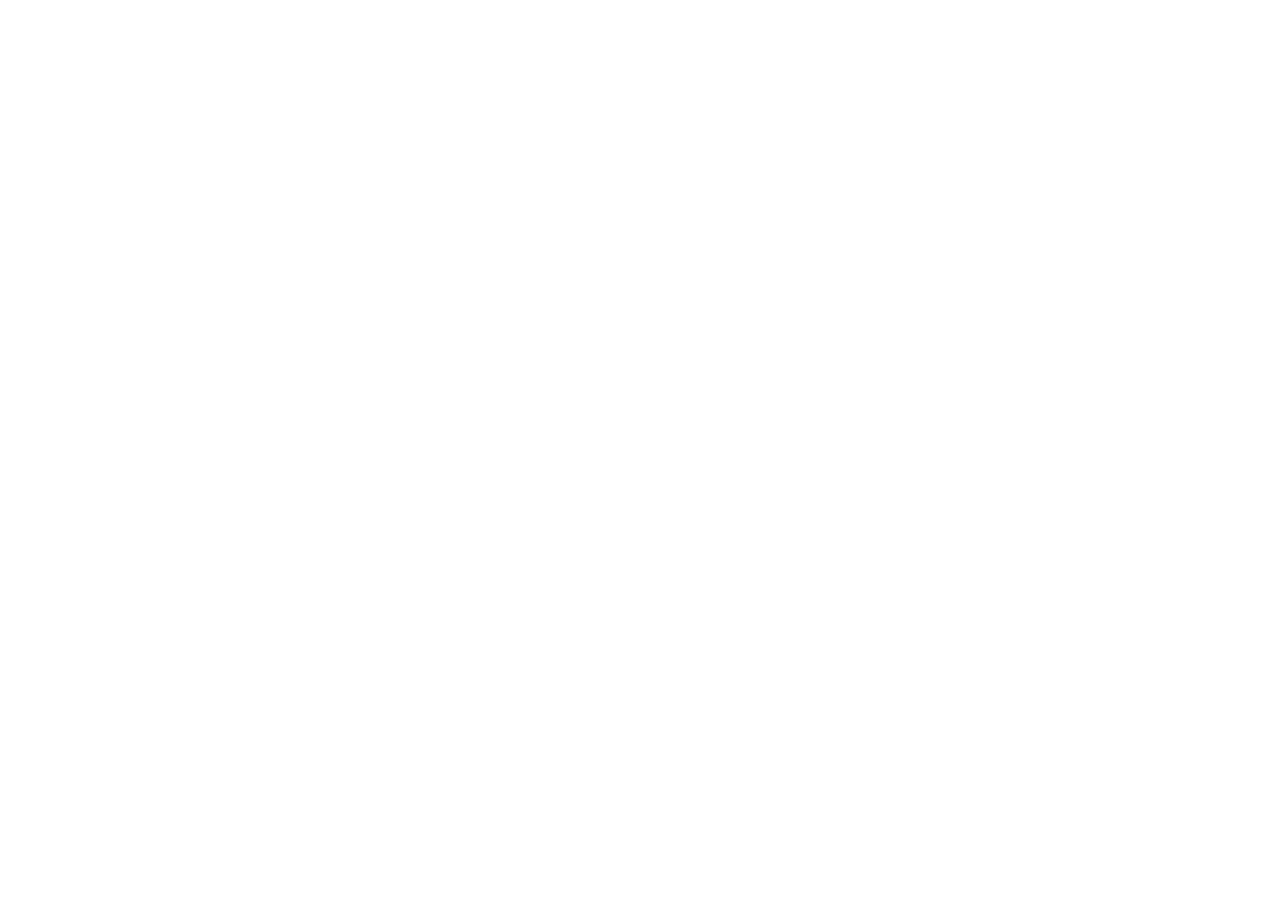
==== index.html @ 25128d85 "Initial commit: Create basic project structure with index.html and README" ====
<!DOCTYPE html>
<html lang="en">
  <head>
    <meta charset="UTF-8" />
    <meta name="viewport" content="width=device-width, initial-scale=1.0" />
    <title>Chanuth Dewhan</title>
  </head>
  <body></body>
</html>
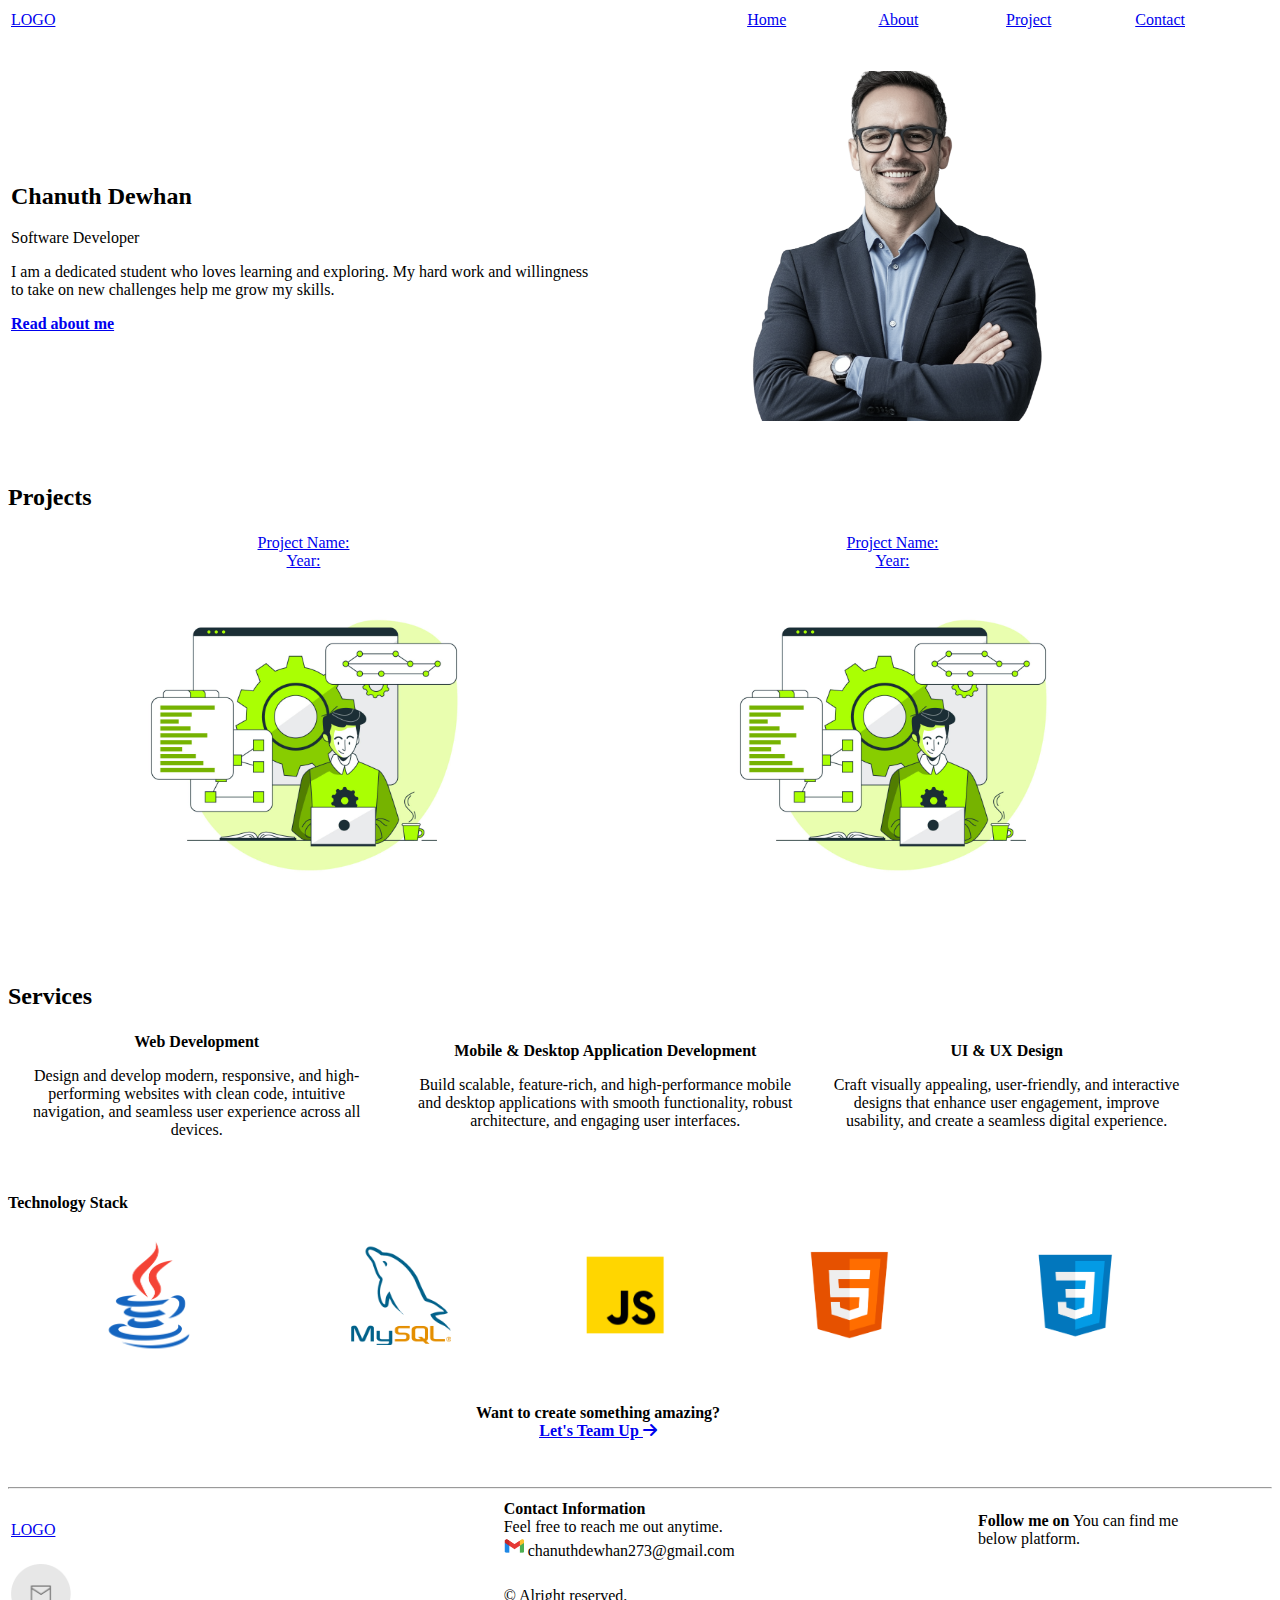
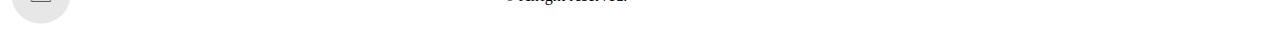
==== commit 2e895ff6: "Build the basic HTML structure for homepage" ====
--- a/index.html
+++ b/index.html
@@ -4,6 +4,271 @@
     <meta charset="UTF-8" />
     <meta name="viewport" content="width=device-width, initial-scale=1.0" />
     <title>Chanuth Dewhan</title>
+    <link
+      rel="stylesheet"
+      href="https://cdnjs.cloudflare.com/ajax/libs/font-awesome/6.7.2/css/all.min.css"
+      integrity="sha512-Evv84Mr4kqVGRNSgIGL/F/aIDqQb7xQ2vcrdIwxfjThSH8CSR7PBEakCr51Ck+w+/U6swU2Im1vVX0SVk9ABhg=="
+      crossorigin="anonymous"
+      referrerpolicy="no-referrer"
+    />
   </head>
-  <body></body>
+  <body>
+    <header>
+      <nav>
+        <table style="width: 1180px">
+          <tr>
+            <td style="width: 590px">
+              <a href="/index.html">LOGO</a>
+            </td>
+
+            <td style="width: 142px; text-align: right"></td>
+
+            <td style="width: 142px; text-align: right">
+              <a href="/index.html">Home</a>
+            </td>
+            <td style="width: 142px; text-align: right">
+              <a href="/about-page.html">About</a>
+            </td>
+            <td style="width: 142px; text-align: right">
+              <a href="#project-section">Project</a>
+            </td>
+            <td style="width: 142px; text-align: right">
+              <a href="/contact-page.html">Contact</a>
+            </td>
+          </tr>
+        </table>
+      </nav>
+    </header>
+    <br /><br />
+
+    <main>
+      <section>
+        <table style="width: 1180px">
+          <tr>
+            <td style="width: 590px">
+              <h2>Chanuth Dewhan</h2>
+
+              Software Developer
+              <br />
+              <p>
+                I am a dedicated student who loves learning and exploring. My
+                hard work and willingness to take on new challenges help me grow
+                my skills.
+              </p>
+
+              <a href="/about-page.html"><b>Read about me</b></a>
+            </td>
+
+            <td style="width: 590px" align="center">
+              <img
+                src="/assests/images/cover-mage.png"
+                alt="Cpver-Image"
+                style="width: 350px; height: 350px; object-fit: cover"
+              />
+            </td>
+          </tr>
+        </table>
+      </section>
+      <br /><br />
+
+      <section id="project-section">
+        <h2>Projects</h2>
+
+        <table style="width: 1180px; text-align: center">
+          <tr>
+            <td>
+              <a href="/projects/project1-page.html">
+                <div>
+                  Project Name:
+                  <br />
+                  Year:
+                  <br />
+                  <img
+                    src="/assests/images/project-demo-Image.jpg"
+                    alt="Project Image"
+                    style="width: 350px; height: 350px; object-fit: cover"
+                  />
+                </div>
+              </a>
+            </td>
+
+            <td>
+              <a href="/projects/project2-page.html">
+                <div>
+                  Project Name:
+                  <br />
+                  Year:
+                  <br />
+                  <img
+                    src="/assests/images/project-demo-Image.jpg"
+                    alt="Project Image"
+                    style="width: 350px; height: 350px; object-fit: cover"
+                  />
+                </div>
+              </a>
+            </td>
+          </tr>
+        </table>
+      </section>
+      <br /><br />
+
+      <section>
+        <h2>Services</h2>
+
+        <table style="width: 1180px; text-align: center">
+          <tr>
+            <td style="padding-right: 32px">
+              <div>
+                <b>Web Development</b>
+                <br />
+                <p>
+                  Design and develop modern, responsive, and high-performing
+                  websites with clean code, intuitive navigation, and seamless
+                  user experience across all devices.
+                </p>
+              </div>
+            </td>
+
+            <td style="padding-right: 32px">
+              <div>
+                <b>Mobile & Desktop Application Development</b>
+                <br />
+
+                <p>
+                  Build scalable, feature-rich, and high-performance mobile and
+                  desktop applications with smooth functionality, robust
+                  architecture, and engaging user interfaces.
+                </p>
+              </div>
+            </td>
+
+            <td>
+              <div>
+                <b>UI & UX Design</b>
+                <br />
+
+                <p>
+                  Craft visually appealing, user-friendly, and interactive
+                  designs that enhance user engagement, improve usability, and
+                  create a seamless digital experience.
+                </p>
+              </div>
+            </td>
+          </tr>
+        </table>
+      </section>
+      <br /><br />
+
+      <section>
+        <b>Technology Stack</b>
+        <br /><br />
+
+        <div>
+          <table style="width: 1180px; text-align: center">
+            <tr>
+              <td>
+                <img
+                  src="/assests/images/icon-java.png"
+                  alt="Java"
+                  style="width: 125px; height: 125px; object-fit: cover"
+                />
+              </td>
+
+              <td>
+                <img
+                  src="/assests/images/icon-mysql.png"
+                  alt="MySQL"
+                  style="width: 100px; height: 100px; object-fit: cover"
+                />
+              </td>
+
+              <td>
+                <img
+                  src="/assests/images/icon-js.png"
+                  alt="Javascript"
+                  style="width: 100px; height: 100px; object-fit: cover"
+                />
+              </td>
+              <td>
+                <img
+                  src="/assests/images/icon-html.png"
+                  alt="html"
+                  style="width: 100px; height: 100px; object-fit: cover"
+                />
+              </td>
+
+              <td>
+                <img
+                  src="/assests/images/icon-css.png"
+                  alt="css"
+                  style="width: 100px; height: 100px; object-fit: cover"
+                />
+              </td>
+            </tr>
+          </table>
+        </div>
+      </section>
+      <br /><br />
+
+      <section>
+        <table style="width: 1180px; text-align: center">
+          <tr>
+            <td>
+              <b>Want to create something amazing?</b>
+              <br />
+              <a href="contact-page.html"
+                ><u
+                  ><b>Let's Team Up</b> <i class="fa-solid fa-arrow-right"></i>
+                </u>
+              </a>
+            </td>
+          </tr>
+        </table>
+      </section>
+    </main>
+    <br /><br />
+    <hr />
+    <footer>
+      <table style="width: 1180px">
+        <tr>
+          <td style="width: 700px"><a href="index.html">LOGO</a></td>
+          <td style="width: 600px">
+            <div>
+              <b>Contact Information</b>
+              <br />
+              Feel free to reach me out anytime.
+              <br />
+              <img
+                src="/assests/images/icon-email.png"
+                alt="email: "
+                style="width: 20px; height: 20px"
+              />
+              chanuthdewhan273@gmail.com
+            </div>
+          </td>
+          <td style="width: 280px">
+            <div>
+              <b>Follow me on</b>
+              You can find me below platform.
+            </div>
+          </td>
+        </tr>
+
+        <tr>
+          <td style="width: 700px">
+            <a href="/contact-page.html">
+              <div>
+                <img
+                  src="/assests/images/contact.png"
+                  alt="contact"
+                  style="width: 60px; height: 60px"
+                />
+              </div>
+            </a>
+          </td>
+          <td><p>&copy; Alright reserved.</p></td>
+        </tr>
+      </table>
+    </footer>
+  </body>
 </html>
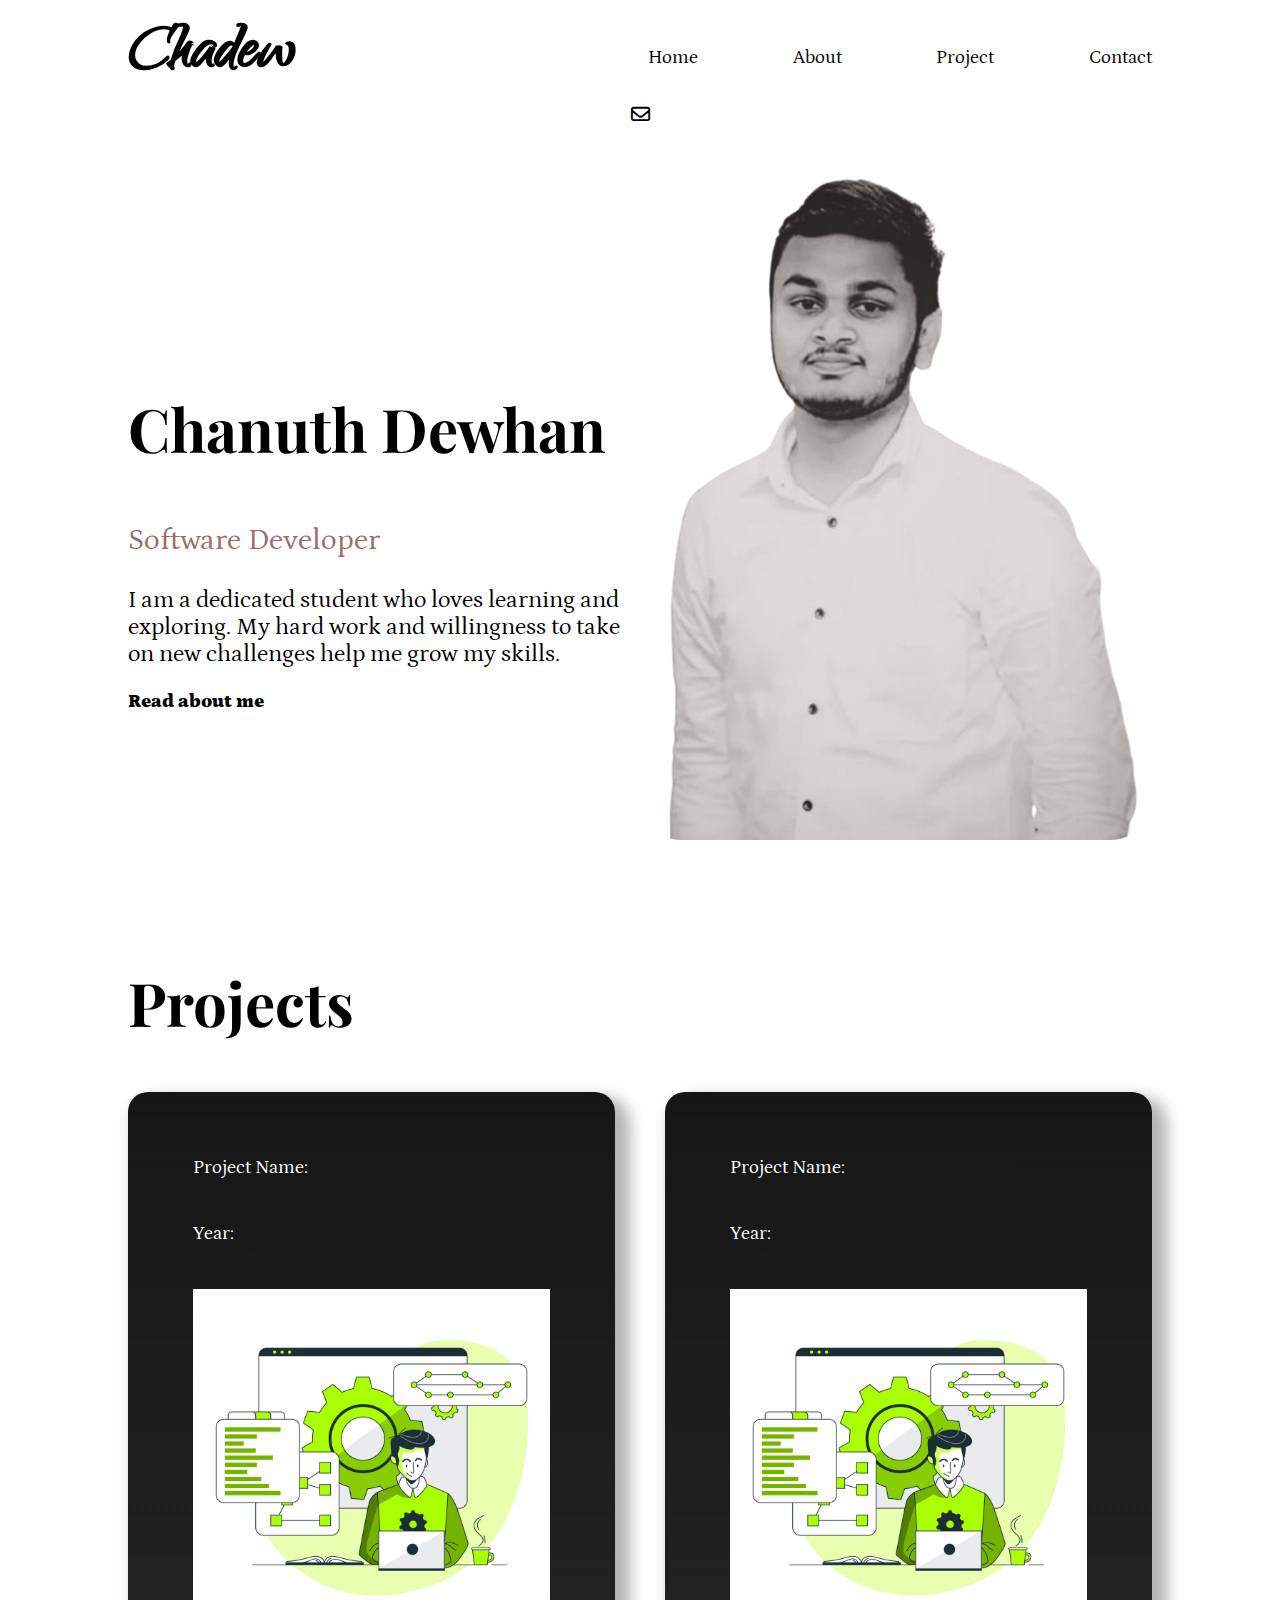
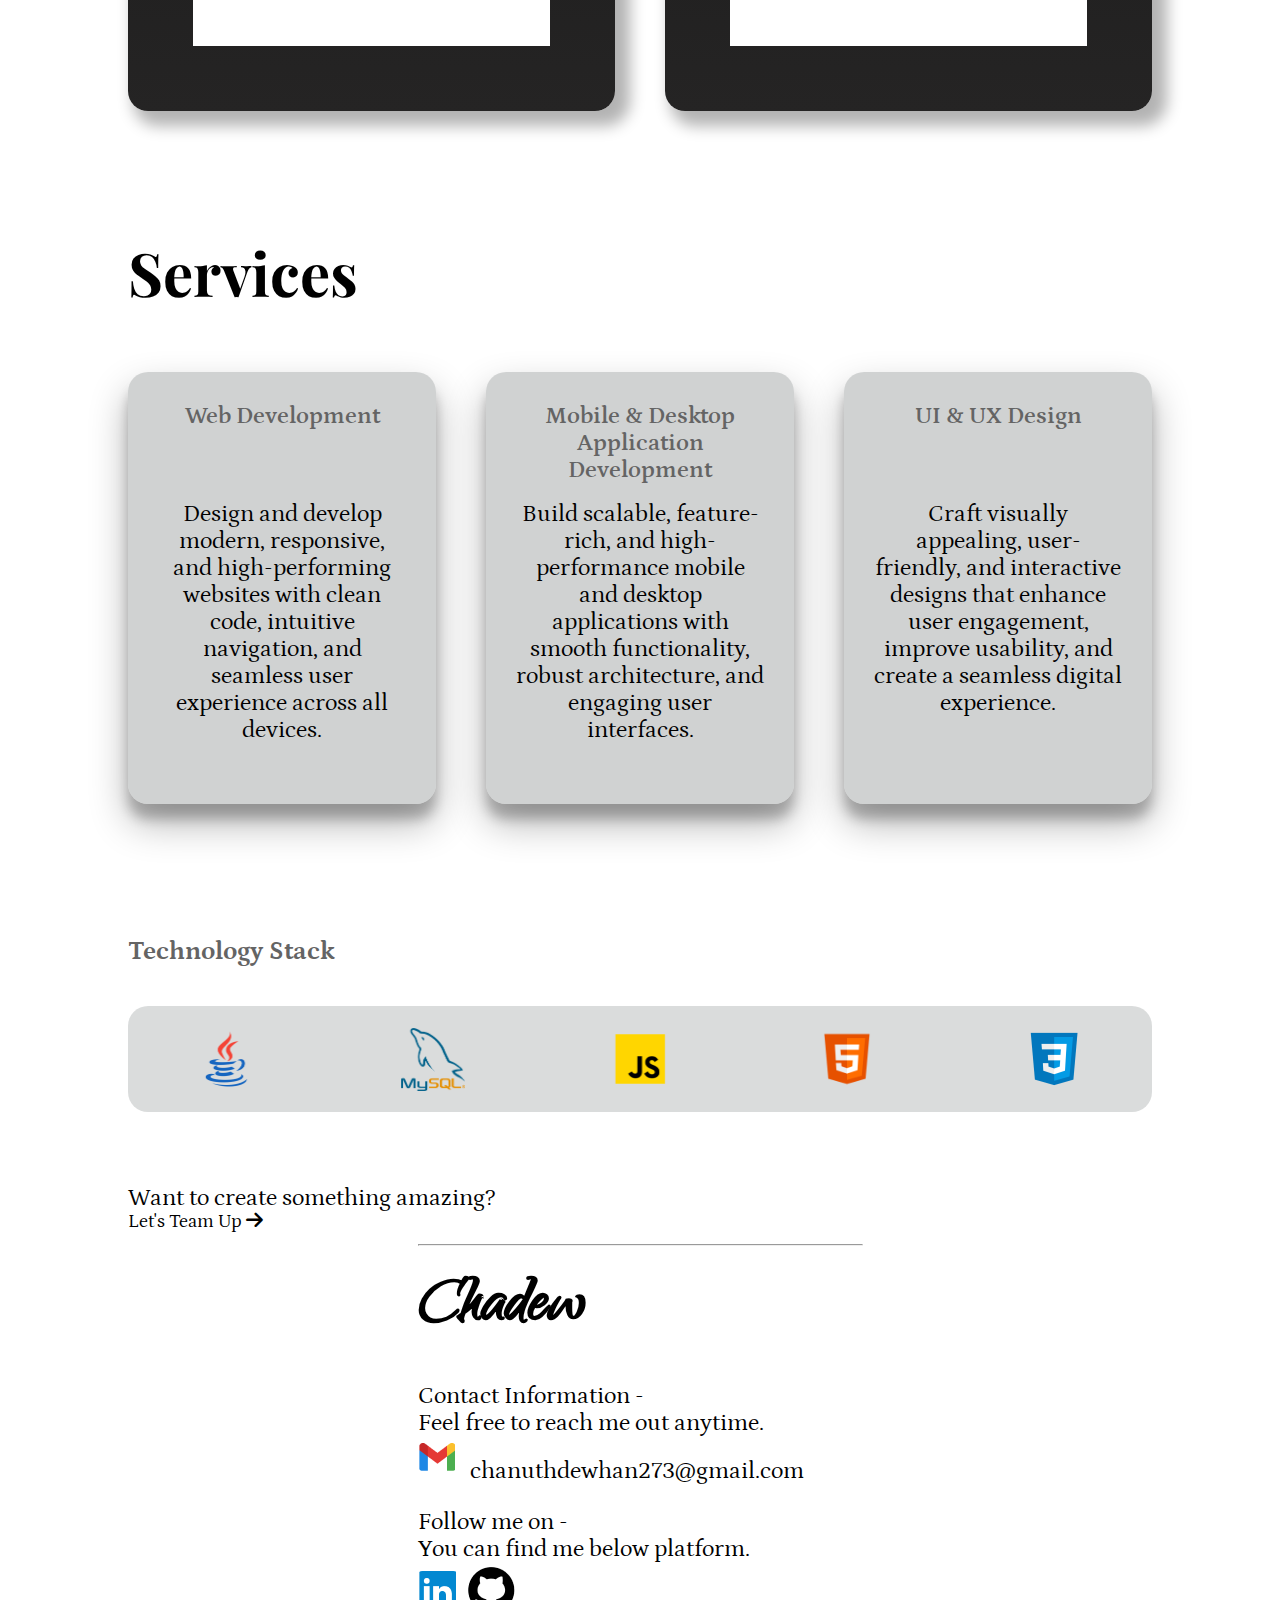
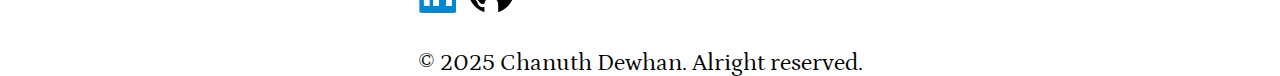
==== commit 1081e8e6: "Index-Page Step 02: Add CSS styles to index-page." ====
--- a/index.html
+++ b/index.html
@@ -11,264 +11,173 @@
       crossorigin="anonymous"
       referrerpolicy="no-referrer"
     />
+
+    <link rel="preconnect" href="https://fonts.googleapis.com" />
+    <link rel="preconnect" href="https://fonts.gstatic.com" crossorigin />
+    <link
+      href="https://fonts.googleapis.com/css2?family=Petrona:ital,wght@0,100..900;1,100..900&family=Playfair+Display:ital,wght@0,400..900;1,400..900&family=Qwigley&display=swap"
+      rel="stylesheet"
+    />
+
+    <link rel="stylesheet" href="/styles/index.css" />
+    <link rel="stylesheet" href="/styles/style.css" />
   </head>
   <body>
     <header>
+      <a href="/index.html" class="logo">Chadew</a>
       <nav>
-        <table style="width: 1180px">
-          <tr>
-            <td style="width: 590px">
-              <a href="/index.html">LOGO</a>
-            </td>
-
-            <td style="width: 142px; text-align: right"></td>
-
-            <td style="width: 142px; text-align: right">
-              <a href="/index.html">Home</a>
-            </td>
-            <td style="width: 142px; text-align: right">
-              <a href="/about-page.html">About</a>
-            </td>
-            <td style="width: 142px; text-align: right">
-              <a href="#project-section">Project</a>
-            </td>
-            <td style="width: 142px; text-align: right">
-              <a href="/contact-page.html">Contact</a>
-            </td>
-          </tr>
-        </table>
+        <ul id="nav-links">
+          <li><a href="/index.html">Home</a></li>
+          <li><a href="/about-page.html">About</a></li>
+          <li><a href="#project-section">Project</a></li>
+          <li><a href="/contact-page.html">Contact</a></li>
+        </ul>
       </nav>
     </header>
-    <br /><br />
+    <a href="/contact-page.html" id="contact-link">
+      <i class="fa-regular fa-envelope"></i>
+    </a>
+    <main>
+      <section id="hero-section">
+        <div>
+          <h2>Chanuth Dewhan</h2>
+          <p class="role">Software Developer</p>
+          <p>
+            I am a dedicated student who loves learning and exploring. My hard
+            work and willingness to take on new challenges help me grow my
+            skills.
+          </p>
+          <a href="/about-page.html"><b>Read about me</b></a>
+        </div>
 
-    <main>
-      <section>
-        <table style="width: 1180px">
-          <tr>
-            <td style="width: 590px">
-              <h2>Chanuth Dewhan</h2>
-
-              Software Developer
-              <br />
-              <p>
-                I am a dedicated student who loves learning and exploring. My
-                hard work and willingness to take on new challenges help me grow
-                my skills.
-              </p>
-
-              <a href="/about-page.html"><b>Read about me</b></a>
-            </td>
-
-            <td style="width: 590px" align="center">
-              <img
-                src="/assests/images/cover-mage.png"
-                alt="Cpver-Image"
-                style="width: 350px; height: 350px; object-fit: cover"
-              />
-            </td>
-          </tr>
-        </table>
+        <span
+          ><img src="/assests/images/Cover-Img.png" alt="Cpver-Image"
+        /></span>
       </section>
-      <br /><br />
 
       <section id="project-section">
         <h2>Projects</h2>
 
-        <table style="width: 1180px; text-align: center">
-          <tr>
-            <td>
-              <a href="/projects/project1-page.html">
-                <div>
-                  Project Name:
-                  <br />
-                  Year:
-                  <br />
-                  <img
-                    src="/assests/images/project-demo-Image.jpg"
-                    alt="Project Image"
-                    style="width: 350px; height: 350px; object-fit: cover"
-                  />
-                </div>
-              </a>
-            </td>
+        <div class="container">
+          <a class="project" href="/project-pages/project-01-page.html">
+            <div>
+              <span>Project Name:</span>
+              <span>Year:</span>
+              <img
+                src="/assests/images/project-demo-Image.jpg"
+                alt="Project Image"
+              />
+            </div>
+          </a>
 
-            <td>
-              <a href="/projects/project2-page.html">
-                <div>
-                  Project Name:
-                  <br />
-                  Year:
-                  <br />
-                  <img
-                    src="/assests/images/project-demo-Image.jpg"
-                    alt="Project Image"
-                    style="width: 350px; height: 350px; object-fit: cover"
-                  />
-                </div>
-              </a>
-            </td>
-          </tr>
-        </table>
+          <a class="project" href="/project-pages/project-02-page.html">
+            <div>
+              <span>Project Name:</span>
+              <span>Year:</span>
+              <img
+                src="/assests/images/project-demo-Image.jpg"
+                alt="Project Image"
+              />
+            </div>
+          </a>
+        </div>
       </section>
-      <br /><br />
 
-      <section>
+      <section id="sevice-section">
         <h2>Services</h2>
 
-        <table style="width: 1180px; text-align: center">
-          <tr>
-            <td style="padding-right: 32px">
-              <div>
-                <b>Web Development</b>
-                <br />
-                <p>
-                  Design and develop modern, responsive, and high-performing
-                  websites with clean code, intuitive navigation, and seamless
-                  user experience across all devices.
-                </p>
-              </div>
-            </td>
+        <div class="container">
+          <div class="service-item">
+            <span>Web Development</span>
+            <p>
+              Design and develop modern, responsive, and high-performing
+              websites with clean code, intuitive navigation, and seamless user
+              experience across all devices.
+            </p>
+          </div>
 
-            <td style="padding-right: 32px">
-              <div>
-                <b>Mobile & Desktop Application Development</b>
-                <br />
+          <div class="service-item">
+            <span>Mobile & Desktop Application Development</span>
+            <p>
+              Build scalable, feature-rich, and high-performance mobile and
+              desktop applications with smooth functionality, robust
+              architecture, and engaging user interfaces.
+            </p>
+          </div>
 
-                <p>
-                  Build scalable, feature-rich, and high-performance mobile and
-                  desktop applications with smooth functionality, robust
-                  architecture, and engaging user interfaces.
-                </p>
-              </div>
-            </td>
-
-            <td>
-              <div>
-                <b>UI & UX Design</b>
-                <br />
-
-                <p>
-                  Craft visually appealing, user-friendly, and interactive
-                  designs that enhance user engagement, improve usability, and
-                  create a seamless digital experience.
-                </p>
-              </div>
-            </td>
-          </tr>
-        </table>
-      </section>
-      <br /><br />
-
-      <section>
-        <b>Technology Stack</b>
-        <br /><br />
-
-        <div>
-          <table style="width: 1180px; text-align: center">
-            <tr>
-              <td>
-                <img
-                  src="/assests/images/icon-java.png"
-                  alt="Java"
-                  style="width: 125px; height: 125px; object-fit: cover"
-                />
-              </td>
-
-              <td>
-                <img
-                  src="/assests/images/icon-mysql.png"
-                  alt="MySQL"
-                  style="width: 100px; height: 100px; object-fit: cover"
-                />
-              </td>
-
-              <td>
-                <img
-                  src="/assests/images/icon-js.png"
-                  alt="Javascript"
-                  style="width: 100px; height: 100px; object-fit: cover"
-                />
-              </td>
-              <td>
-                <img
-                  src="/assests/images/icon-html.png"
-                  alt="html"
-                  style="width: 100px; height: 100px; object-fit: cover"
-                />
-              </td>
-
-              <td>
-                <img
-                  src="/assests/images/icon-css.png"
-                  alt="css"
-                  style="width: 100px; height: 100px; object-fit: cover"
-                />
-              </td>
-            </tr>
-          </table>
+          <div class="service-item">
+            <span>UI & UX Design</span>
+            <p>
+              Craft visually appealing, user-friendly, and interactive designs
+              that enhance user engagement, improve usability, and create a
+              seamless digital experience.
+            </p>
+          </div>
         </div>
       </section>
-      <br /><br />
 
-      <section>
-        <table style="width: 1180px; text-align: center">
-          <tr>
-            <td>
-              <b>Want to create something amazing?</b>
-              <br />
-              <a href="contact-page.html"
-                ><u
-                  ><b>Let's Team Up</b> <i class="fa-solid fa-arrow-right"></i>
-                </u>
-              </a>
-            </td>
-          </tr>
-        </table>
+      <section id="technology-section">
+        <span>Technology Stack</span>
+        <div>
+          <img src="/assests/images/icon-java.png" alt="Java" />
+          <img src="/assests/images/icon-mysql.png" alt="MySQL" />
+          <img src="/assests/images/icon-js.png" alt="Javascript" />
+          <img src="/assests/images/icon-html.png" alt="html" />
+          <img src="/assests/images/icon-css.png" alt="css" />
+        </div>
+      </section>
+
+      <section id="navigate-section">
+        <span>Want to create something amazing?</span>
+        <a href="contact-page.html"
+          >Let's Team Up <i class="fa-solid fa-arrow-right"></i>
+        </a>
       </section>
     </main>
-    <br /><br />
-    <hr />
+
     <footer>
-      <table style="width: 1180px">
-        <tr>
-          <td style="width: 700px"><a href="index.html">LOGO</a></td>
-          <td style="width: 600px">
-            <div>
-              <b>Contact Information</b>
-              <br />
-              Feel free to reach me out anytime.
-              <br />
+      <hr />
+
+      <div>
+        <a href="index.html" class="logo">Chadew</a>
+
+        <ul>
+          <li>Contact Information -</li>
+          <li>Feel free to reach me out anytime.</li>
+          <li>
+            <span class="profiles">
               <img
                 src="/assests/images/icon-email.png"
-                alt="email: "
-                style="width: 20px; height: 20px"
+                alt="email-icon "
+                class="footer-icon"
+                style="margin-right: 10px"
               />
-              chanuthdewhan273@gmail.com
-            </div>
-          </td>
-          <td style="width: 280px">
-            <div>
-              <b>Follow me on</b>
-              You can find me below platform.
-            </div>
-          </td>
-        </tr>
+              chanuthdewhan273@gmail.com</span
+            >
+          </li>
+        </ul>
 
-        <tr>
-          <td style="width: 700px">
-            <a href="/contact-page.html">
-              <div>
-                <img
-                  src="/assests/images/contact.png"
-                  alt="contact"
-                  style="width: 60px; height: 60px"
-                />
-              </div>
-            </a>
-          </td>
-          <td><p>&copy; Alright reserved.</p></td>
-        </tr>
-      </table>
+        <ul>
+          <li>Follow me on -</li>
+          <li>You can find me below platform.</li>
+          <li>
+            <span
+              ><img
+                src="/assests/images/icon-linkedin.png"
+                alt="linkedin-icon"
+                class="footer-icon" />
+              <img
+                src="/assests/images/icon-github.png"
+                alt="github-icon"
+                class="footer-icon"
+            /></span>
+          </li>
+        </ul>
+      </div>
+
+      <span id="copyright-notice"
+        >&copy; 2025 Chanuth Dewhan. Alright reserved.</span
+      >
     </footer>
   </body>
 </html>
--- a/styles/index.css
+++ b/styles/index.css
@@ -0,0 +1,367 @@
+body {
+  margin: 0;
+  overflow-x: hidden;
+  /* background-color: rgb(238, 231, 219); */
+  font-family: "Petrona", serif;
+  font-size: clamp(18px, 3vw, 24px);
+
+  display: flex;
+  flex-direction: column;
+  align-items: center;
+  justify-content: center;
+}
+
+main {
+  width: 80vw;
+  display: flex;
+  flex-direction: column;
+  align-items: center;
+  justify-content: center;
+}
+
+header {
+  padding-top: 5px;
+  width: 80vw;
+  margin: 0 10vw;
+  display: flex;
+  align-items: center;
+  justify-content: space-between;
+}
+
+h2 {
+  font-family: "Playfair Display", serif;
+  font-size: clamp(30px, 5vw, 60px);
+  white-space: nowrap;
+}
+
+a {
+  color: black;
+  text-decoration: none;
+  font-size: 1.2rem;
+  transition: font-weight 0.3s ease-in-out, transform 1s ease-in-out 1s;
+}
+
+ul {
+  list-style-type: none;
+  padding: 0;
+}
+
+.logo {
+  font-family: "Qwigley", cursive;
+  font-weight: bold;
+  font-size: 5rem;
+  transition: opacity 1s ease-in-out;
+}
+
+.logo:hover {
+  opacity: 0.5;
+}
+
+nav ul li {
+  margin-left: clamp(30px, 7vw, 120px);
+  display: inline;
+  font-family: "Petrona", serif;
+}
+
+.container {
+  width: 100%;
+  height: 90%;
+  display: grid;
+  column-gap: clamp(30px, 5vw, 50px);
+}
+
+#nav-links a:hover {
+  font-weight: bold;
+  transform: scale(1.5);
+}
+
+#hero-section {
+  display: flex;
+  align-items: flex-end;
+  justify-content: center;
+  width: 100%;
+  /* height: clamp(720px, 90vh, 900px); */
+  /* border: 1px solid black; */
+}
+
+#hero-section div {
+  width: 50%;
+  display: flex;
+  flex-direction: column;
+  align-items: flex-start;
+  justify-content: baseline;
+  margin-bottom: clamp(0px, 10vw, 200px);
+}
+
+.role {
+  color: rgb(161, 105, 105); /* Sets the text color to a dark red */
+  font-size: clamp(20px, 3vw, 30px);
+  margin: 5px 0; /* Responsive font size */
+}
+
+#hero-section div a {
+  font-weight: bold;
+  position: relative;
+  text-decoration: none;
+  transition: color ease-in-out 0.3s;
+}
+
+#hero-section div a::after {
+  content: "";
+  position: absolute;
+  left: 0;
+  bottom: -3px;
+  width: 100%;
+  height: 2px;
+  background-color: currentColor;
+  transform: scaleX(0);
+  transition: transform ease-in-out 0.3s;
+}
+
+#hero-section div a:hover::after {
+  transform: scaleX(1);
+}
+
+#hero-section span {
+  width: 50%;
+  height: 100%;
+  display: flex;
+  align-items: center;
+  justify-content: center;
+  object-fit: fill;
+}
+
+#hero-section img {
+  width: 100%;
+  height: auto;
+  max-width: 600px;
+}
+
+section:not(#hero-section) {
+  width: 100%;
+  margin-top: clamp(72px, 5vw, 145px);
+  display: flex;
+  flex-direction: column;
+  /* height: calc(100vh - margin-top); */
+}
+
+#project-section {
+  align-items: flex-start;
+  justify-content: center;
+}
+
+#project-section .container {
+  grid-template-columns: repeat(2, 1fr);
+  column-gap: clamp(30px, 5vw, 50px);
+}
+
+.project {
+  background: linear-gradient(to bottom, rgb(22, 22, 22), rgb(37, 36, 36));
+  color: white;
+  border-radius: 20px;
+  box-shadow: 10px 10px 15px 5px rgba(0, 0, 0, 0.3);
+  padding: 20px;
+  gap: 20px;
+  transition: background-color 2s ease-in-out 0.5s;
+
+  display: flex;
+  flex-direction: column;
+  justify-content: center;
+  align-items: center;
+}
+
+.project > div {
+  margin: clamp(10px, 5vh, 60px);
+  display: flex;
+  flex-direction: column;
+  justify-content: center;
+  align-items: flex-start;
+}
+
+.project img {
+  width: 100%;
+}
+
+.project > div > span {
+  margin-bottom: clamp(10px, 5vh, 60px);
+}
+
+#sevice-section .container {
+  grid-template-columns: repeat(3, 1fr);
+  column-gap: clamp(30px, 5vw, 50px);
+}
+
+.service-item {
+  background-color: rgba(162, 167, 167, 0.51);
+  border-radius: 20px;
+  padding: clamp(10px, 5vh, 30px);
+  text-align: center;
+  box-shadow: rgba(0, 0, 0, 0.3) 0px 19px 38px,
+    rgba(0, 0, 0, 0.22) 0px 15px 12px;
+
+  margin-top: 10px;
+  display: grid;
+  grid-template-rows: 20% 80%;
+}
+
+.service-item > span {
+  color: #646464;
+  font-weight: 600;
+}
+
+#technology-section span {
+  color: #646464;
+  font-weight: bolder;
+  font-size: 1.1em;
+  margin: clamp(30px, 5vw, 60px) 0 clamp(20px, 5vw, 40px);
+}
+
+#technology-section div {
+  background-color: rgba(162, 167, 167, 0.4);
+  border-radius: 20px;
+  padding: 20px;
+  display: grid;
+  grid-template-columns: repeat(5, 1fr);
+  column-gap: clamp(30px, 5vw, 50px);
+  place-items: center;
+}
+
+#technology-section img {
+  width: clamp(60px, 5vw, 120px);
+}
+
+@media screen and (max-width: 768px) {
+  #hero-section {
+    flex-direction: column-reverse;
+  }
+
+  #hero-section div {
+    width: 100%;
+  }
+
+  #hero-section span {
+    width: 100%;
+  }
+}
+
+/* #navigate-section {
+  align-items: center;
+  justify-content: center;
+  margin: clamp(30px, 5vw, 60px) 0 clamp(20px, 5vw, 40px);
+}
+
+#navigate-section span {
+  color: #646464;
+  font-weight: bolder;
+  margin: clamp(30px, 5vw, 60px) 0 5px;
+}
+
+#navigate-section a {
+  font-family: "Playfair Display", serif;
+  font-size: clamp(30px, 5vw, 60px);
+  white-space: nowrap;
+  font-weight: bold;
+  text-shadow: 4px 4px 8px rgba(0, 0, 0, 0.2);
+  transition: color ease-in-out 0.3s;
+
+  position: relative;
+  text-decoration: none;
+
+  transition: text-shadow ease-in-out 0.5s;
+}
+
+#navigate-section a::after {
+  content: "";
+  position: absolute;
+  left: 0;
+  bottom: -3px;
+  width: 100%;
+  height: 4px;
+  background-color: currentColor;
+  transform: scaleX(0);
+  transition: transform ease-in-out 0.5s;
+}
+
+#navigate-section a:hover::after {
+  transform: scaleX(1);
+  text-shadow: 4px 4px 8px rgba(0, 0, 0, 0.5);
+}
+
+#navigate-section a:hover {
+  text-shadow: 4px 4px 8px rgba(0, 0, 0, 0.7);
+}
+
+footer {
+  margin: clamp(72px, 5vw, 145px) 0 clamp(30px, 5vw, 80px);
+  width: 80vw;
+  display: flex;
+  flex-direction: column;
+  align-items: center;
+}
+
+footer hr {
+  width: 100%;
+}
+
+footer > div {
+  margin-top: clamp(30px, 5vw, 60px);
+  display: flex;
+  width: 100%;
+  justify-content: space-between;
+}
+
+#copyright-notice {
+  font-size: clamp(8px, 3vw, 15px);
+  text-align: center;
+  position: relative;
+  bottom: 0;
+}
+
+.footer-icon {
+  height: clamp(15px, 3vw, 20px);
+}
+
+.profiles {
+  display: flex;
+  justify-content: center;
+  align-items: center;
+}
+
+footer ul li {
+  font-size: clamp(12px, 3vw, 18px);
+  margin-bottom: 7px;
+}
+
+footer ul li:first-child {
+  font-weight: bold;
+}
+
+footer div div:first-child {
+  display: flex;
+  flex-direction: column;
+}
+
+#contact-link {
+  width: clamp(30px, 5vw, 60px);
+  height: clamp(30px, 5vw, 60px);
+  border-radius: 50%;
+  background-color: bisque;
+
+  position: fixed;
+  left: 5%;
+  top: 90%;
+  transform: translate(-50%, -50%);
+
+  transition: scale ease-in-out 0.3s;
+}
+
+#contact-link i {
+  position: relative;
+  left: 50%;
+  top: 50%;
+  transform: translate(-50%, -50%);
+}
+
+#contact-link:hover {
+  scale: 1.1;
+} */
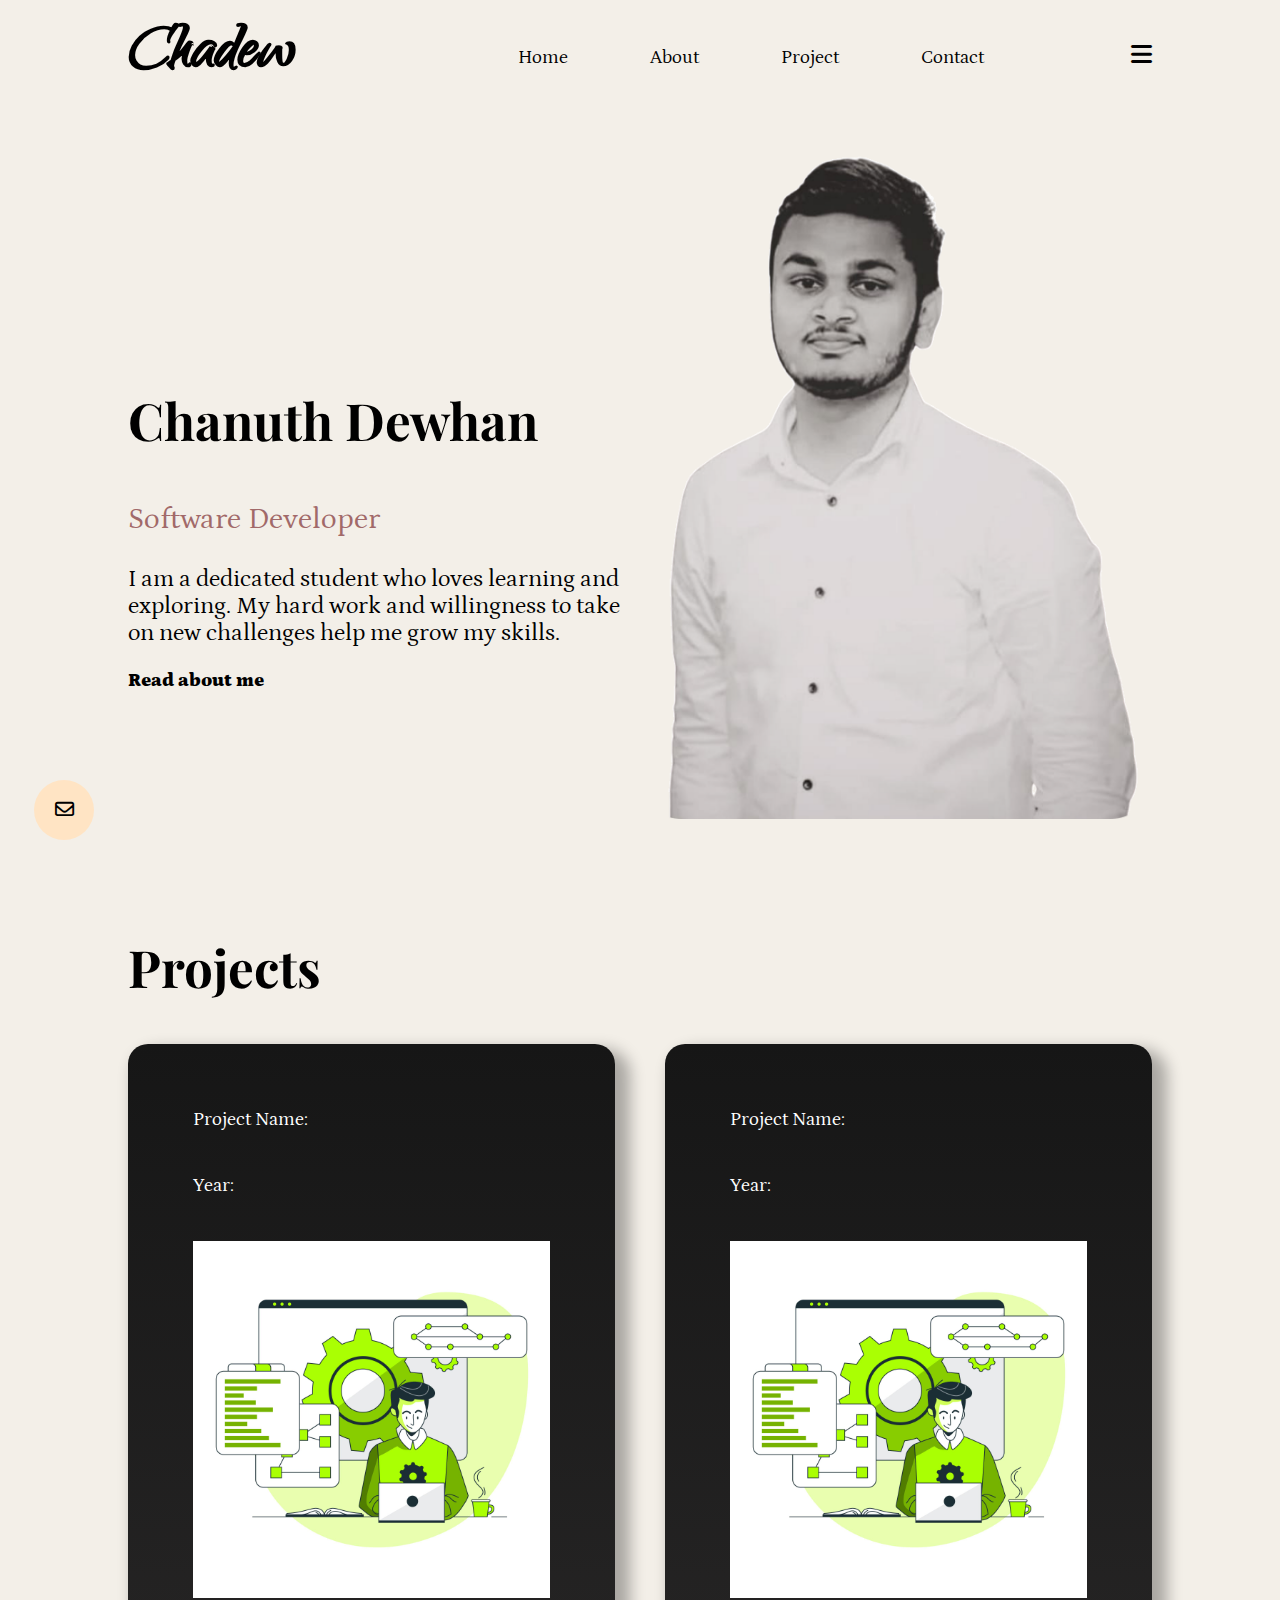
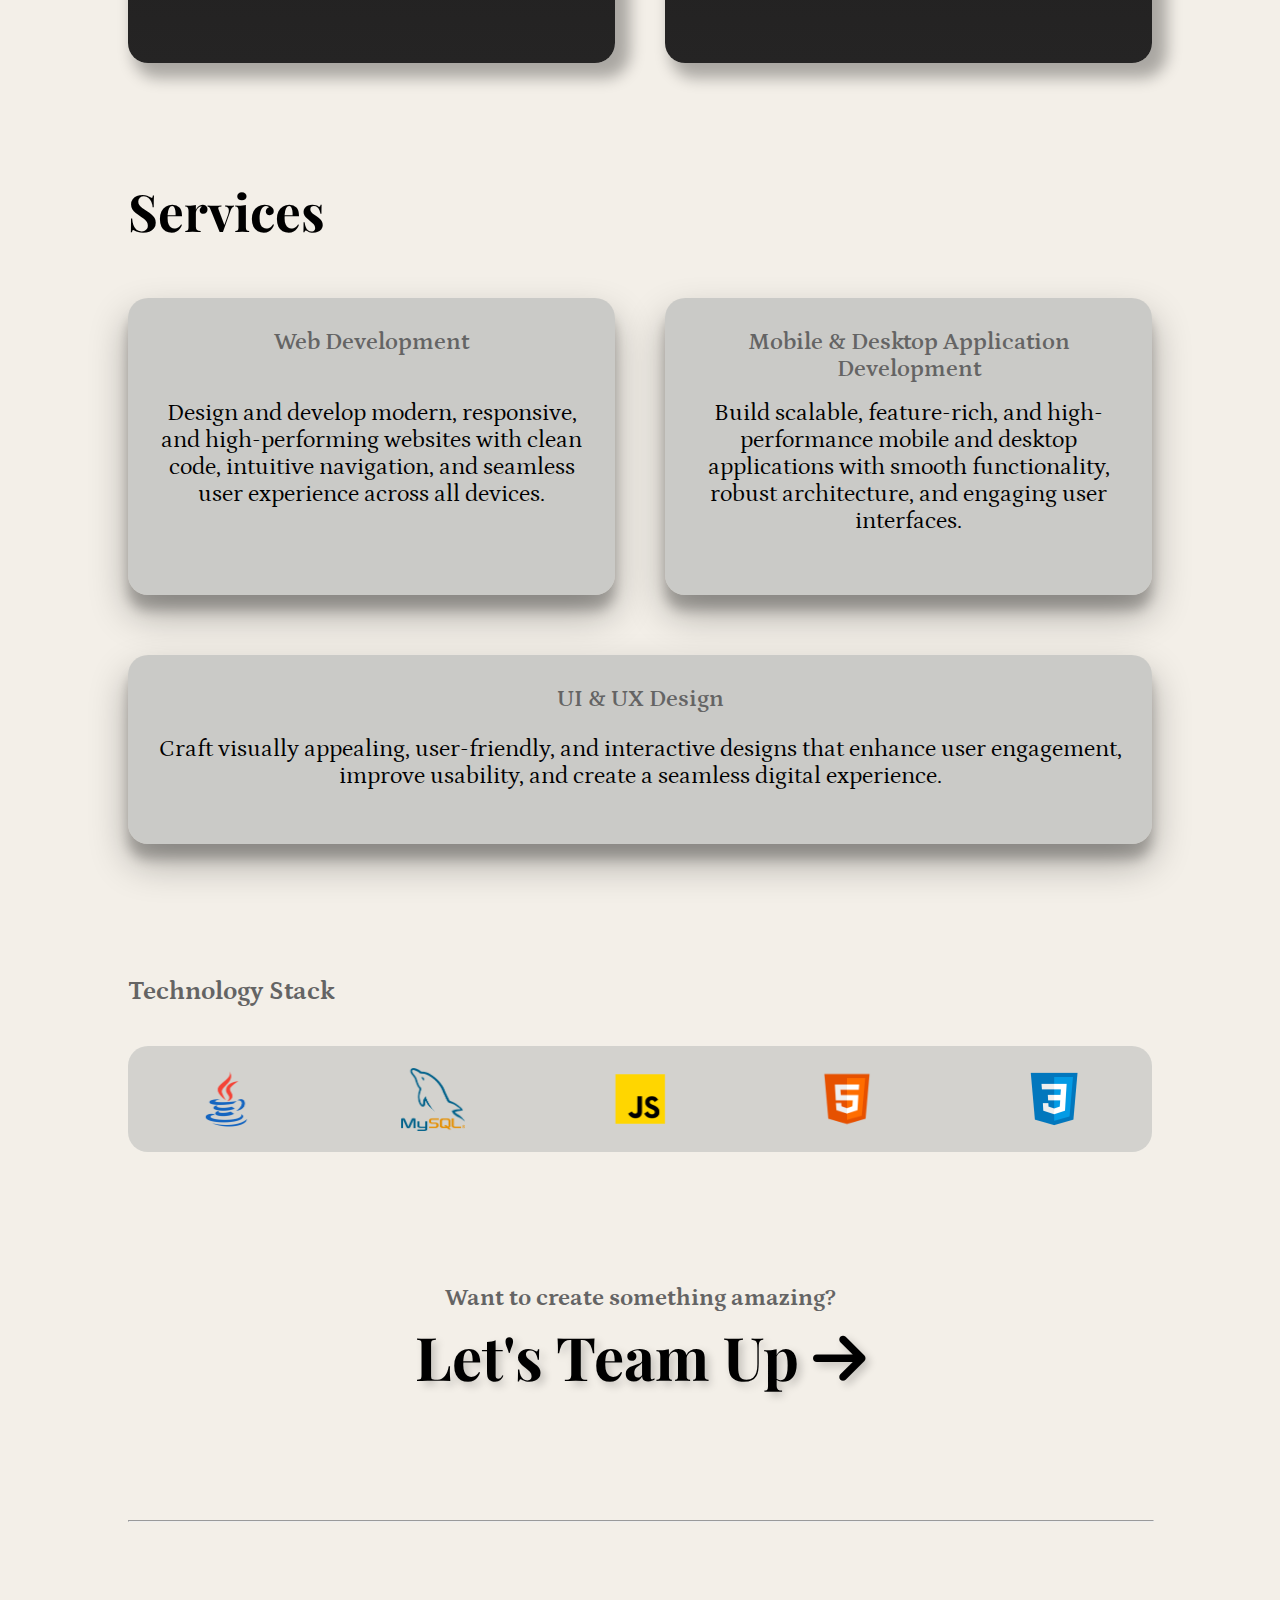
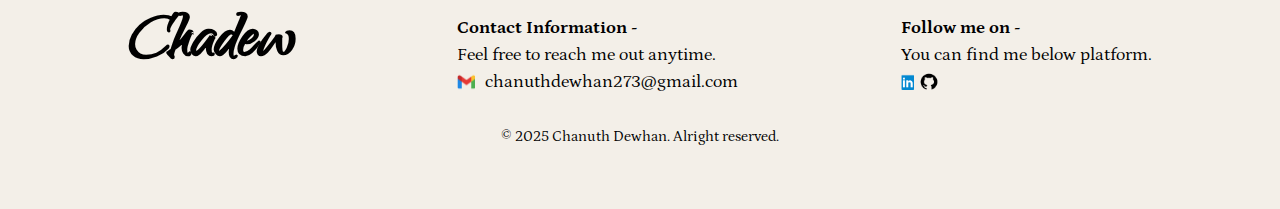
==== commit e142ab2b: "Index-Page Step 03: Implement responsive design for index-page to enhance usability" ====
--- a/index.html
+++ b/index.html
@@ -33,6 +33,20 @@
           <li><a href="/contact-page.html">Contact</a></li>
         </ul>
       </nav>
+
+      <span id="burger-icon">
+        <i class="fa-solid fa-bars"></i>
+      </span>
+
+      <!-- <nav id="menu-panel">
+        <button type="submit" id="close-btn">
+          <i class="fa-solid fa-xmark"></i>
+        </button>
+        <a href="">Home</a>
+        <a href="">About</a>
+        <a href="">Service</a>
+        <a href="">Contact Us</a>
+      </nav> -->
     </header>
     <a href="/contact-page.html" id="contact-link">
       <i class="fa-regular fa-envelope"></i>
--- a/styles/index.css
+++ b/styles/index.css
@@ -230,7 +230,19 @@
   width: clamp(60px, 5vw, 120px);
 }
 
-@media screen and (max-width: 768px) {
+@media screen and (max-width: 1350px) {
+  #sevice-section .container {
+    grid-template-columns: repeat(2, 1fr);
+    row-gap: clamp(30px, 5vw, 50px);
+  }
+
+  #sevice-section .container div:last-child {
+    grid-column: 1 / 3;
+    justify-self: center;
+  }
+}
+
+@media screen and (max-width: 768px) and (min-width: 594px) {
   #hero-section {
     flex-direction: column-reverse;
   }
@@ -241,6 +253,35 @@
 
   #hero-section span {
     width: 100%;
+  }
+}
+
+@media screen and (max-width: 594px) {
+  #hero-section {
+    flex-direction: column-reverse;
+  }
+
+  #hero-section div {
+    width: 100%;
+  }
+
+  #hero-section span {
+    width: 100%;
+  }
+
+  #project-section .container {
+    grid-template-columns: repeat(1, 1fr);
+    row-gap: clamp(30px, 5vw, 50px);
+  }
+
+  #sevice-section .container {
+    grid-template-columns: repeat(1, 1fr);
+    row-gap: clamp(30px, 5vw, 50px);
+  }
+
+  #technology-section div {
+    grid-template-columns: repeat(3, 1fr);
+    row-gap: clamp(30px, 5vw, 50px);
   }
 }
 
@@ -280,18 +321,7 @@
   background-color: currentColor;
   transform: scaleX(0);
   transition: transform ease-in-out 0.5s;
-}
-
-#navigate-section a:hover::after {
-  transform: scaleX(1);
-  text-shadow: 4px 4px 8px rgba(0, 0, 0, 0.5);
-}
-
-#navigate-section a:hover {
-  text-shadow: 4px 4px 8px rgba(0, 0, 0, 0.7);
-}
-
-footer {
+}1200px
   margin: clamp(72px, 5vw, 145px) 0 clamp(30px, 5vw, 80px);
   width: 80vw;
   display: flex;
--- a/styles/style.css
+++ b/styles/style.css
@@ -0,0 +1,200 @@
+body {
+  margin: 0;
+  overflow-x: hidden;
+  background-color: rgb(243, 239, 232);
+  font-family: "Petrona", serif;
+  font-size: clamp(17px, 3vw, 24px);
+  display: flex;
+  flex-direction: column;
+  align-items: center;
+  justify-content: center;
+}
+
+::-webkit-scrollbar {
+  display: none;
+}
+
+main {
+  width: 80vw;
+  display: flex;
+  flex-direction: column;
+  align-items: center;
+  justify-content: center;
+}
+
+header {
+  padding-top: 5px;
+  width: 80vw;
+  margin: 0 10vw;
+  display: flex;
+  align-items: center;
+  justify-content: space-between;
+}
+
+h2 {
+  font-family: "Playfair Display", serif;
+  font-size: clamp(30px, 4vw, 60px);
+}
+
+a {
+  color: black;
+  text-decoration: none;
+  font-size: 1.2rem;
+  transition: font-weight 0.3s ease-in-out, transform 1s ease-in-out 1s;
+}
+
+ul {
+  list-style-type: none;
+  padding: 0;
+}
+
+.logo {
+  font-family: "Qwigley", cursive;
+  font-weight: bold;
+  font-size: 5rem;
+  transition: opacity 1s ease-in-out;
+}
+
+.logo:hover {
+  opacity: 0.5;
+}
+
+nav ul li {
+  margin-left: clamp(30px, 6vw, 120px);
+  display: inline;
+  font-family: "Petrona", serif;
+}
+
+.container {
+  width: 100%;
+  height: 90%;
+  display: grid;
+  column-gap: clamp(30px, 5vw, 50px);
+}
+
+#nav-links a:hover {
+  font-weight: bold;
+  transform: scale(1.5);
+}
+
+#navigate-section {
+  align-items: center;
+  justify-content: center;
+  margin: clamp(30px, 5vw, 60px) 0 clamp(20px, 5vw, 40px);
+}
+
+#navigate-section span {
+  color: #646464;
+  font-weight: bolder;
+  margin: clamp(30px, 5vw, 60px) 0 5px;
+}
+
+#navigate-section a {
+  font-family: "Playfair Display", serif;
+  font-size: clamp(30px, 5vw, 60px);
+  white-space: nowrap;
+  font-weight: bold;
+  text-shadow: 4px 4px 8px rgba(0, 0, 0, 0.2);
+  transition: color ease-in-out 0.3s;
+
+  position: relative;
+  text-decoration: none;
+
+  transition: text-shadow ease-in-out 0.5s;
+}
+
+#navigate-section a::after {
+  content: "";
+  position: absolute;
+  left: 0;
+  bottom: -3px;
+  width: 100%;
+  height: 4px;
+  background-color: currentColor;
+  transform: scaleX(0);
+  transition: transform ease-in-out 0.5s;
+}
+
+#navigate-section a:hover::after {
+  transform: scaleX(1);
+  text-shadow: 4px 4px 8px rgba(0, 0, 0, 0.5);
+}
+
+#navigate-section a:hover {
+  text-shadow: 4px 4px 8px rgba(0, 0, 0, 0.7);
+}
+
+footer {
+  margin: clamp(72px, 5vw, 145px) 0 clamp(30px, 5vw, 80px);
+  width: 80vw;
+  display: flex;
+  flex-direction: column;
+  align-items: center;
+}
+
+footer hr {
+  width: 100%;
+}
+
+footer > div {
+  margin-top: clamp(30px, 5vw, 60px);
+  display: flex;
+  width: 100%;
+  justify-content: space-between;
+}
+
+#copyright-notice {
+  font-size: clamp(8px, 3vw, 15px);
+  text-align: center;
+  position: relative;
+  bottom: 0;
+}
+
+.footer-icon {
+  height: clamp(15px, 3vw, 20px);
+}
+
+.profiles {
+  display: flex;
+  justify-content: center;
+  align-items: center;
+}
+
+footer ul li {
+  font-size: clamp(12px, 3vw, 18px);
+  margin-bottom: 7px;
+}
+
+footer ul li:first-child {
+  font-weight: bold;
+}
+
+footer div div:first-child {
+  display: flex;
+  flex-direction: column;
+}
+
+#contact-link {
+  width: clamp(30px, 5vw, 60px);
+  height: clamp(30px, 5vw, 60px);
+  border-radius: 50%;
+  background-color: bisque;
+
+  position: fixed;
+  left: 5%;
+  top: 90%;
+  transform: translate(-50%, -50%);
+
+  transition: scale ease-in-out 0.3s;
+}
+
+#contact-link i {
+  position: relative;
+  left: 50%;
+  top: 50%;
+  transform: translate(-50%, -50%);
+}
+
+#contact-link:hover {
+  scale: 1.1;
+}
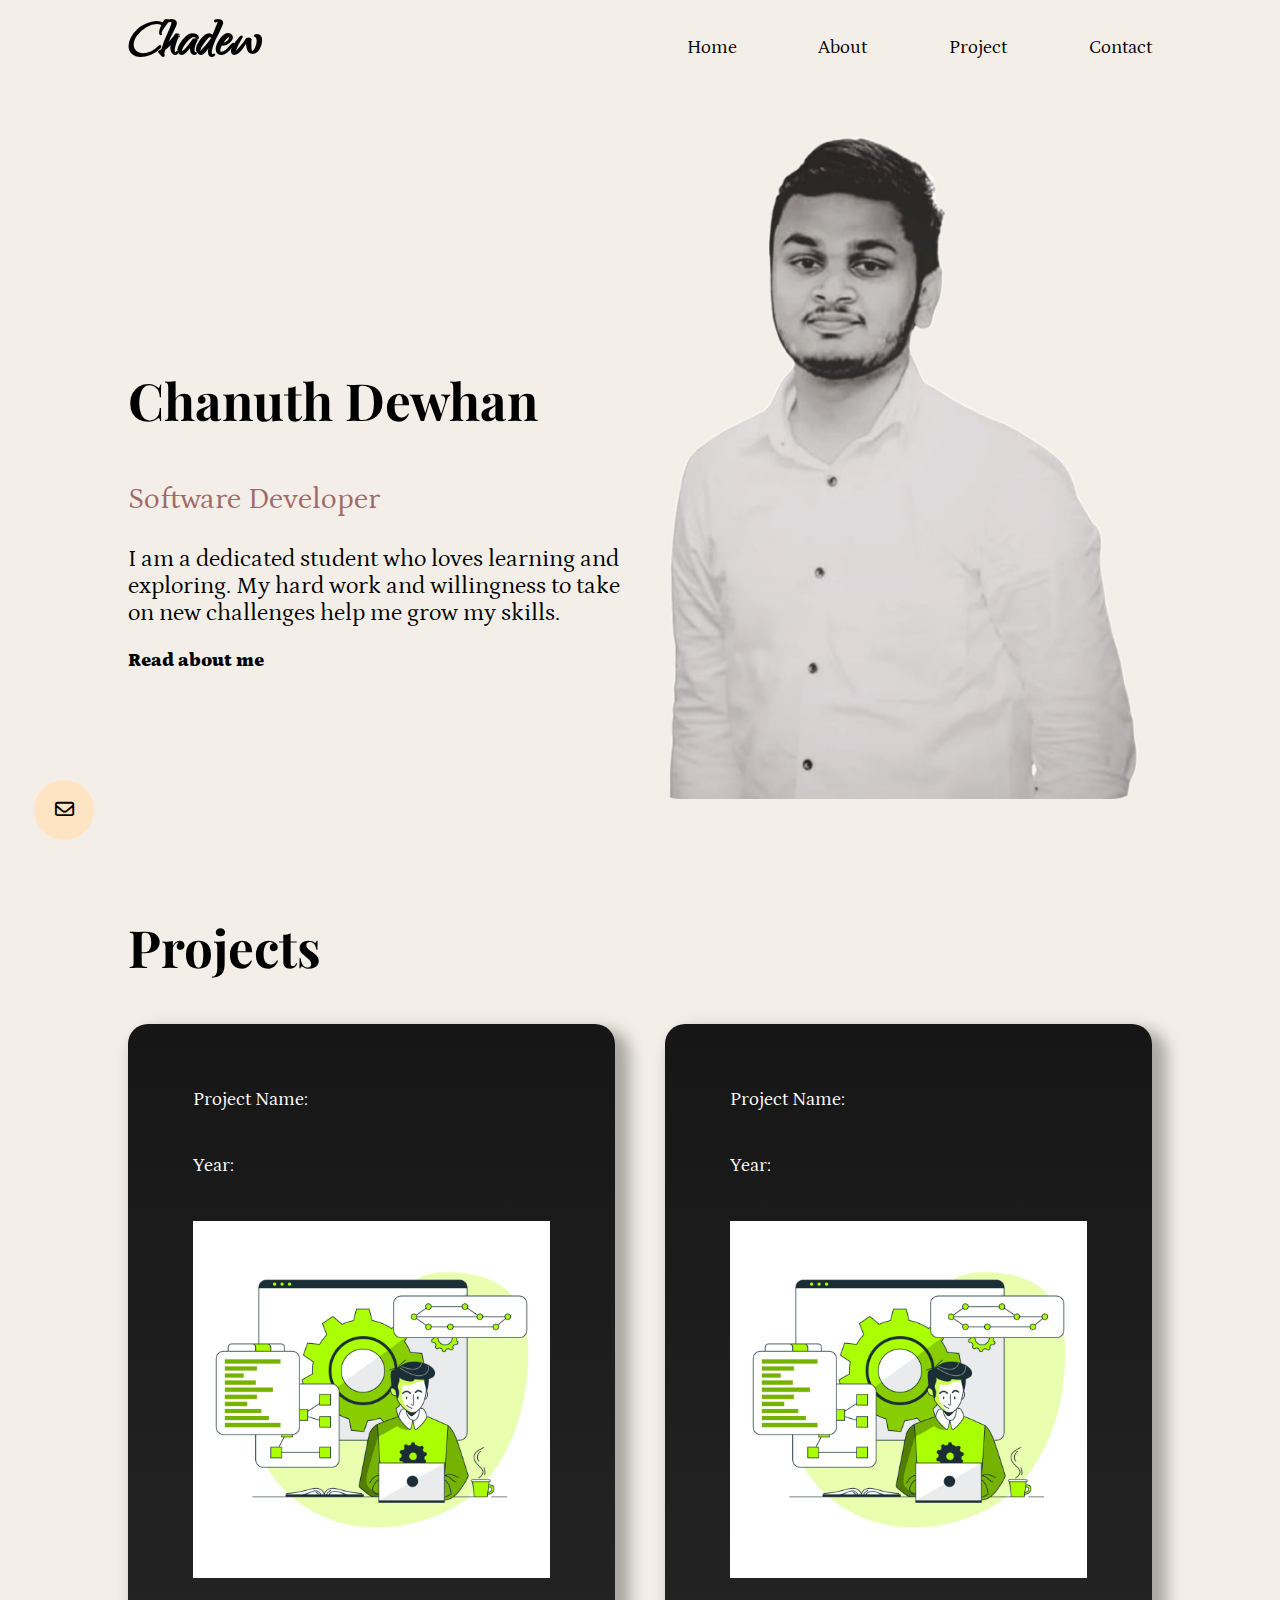
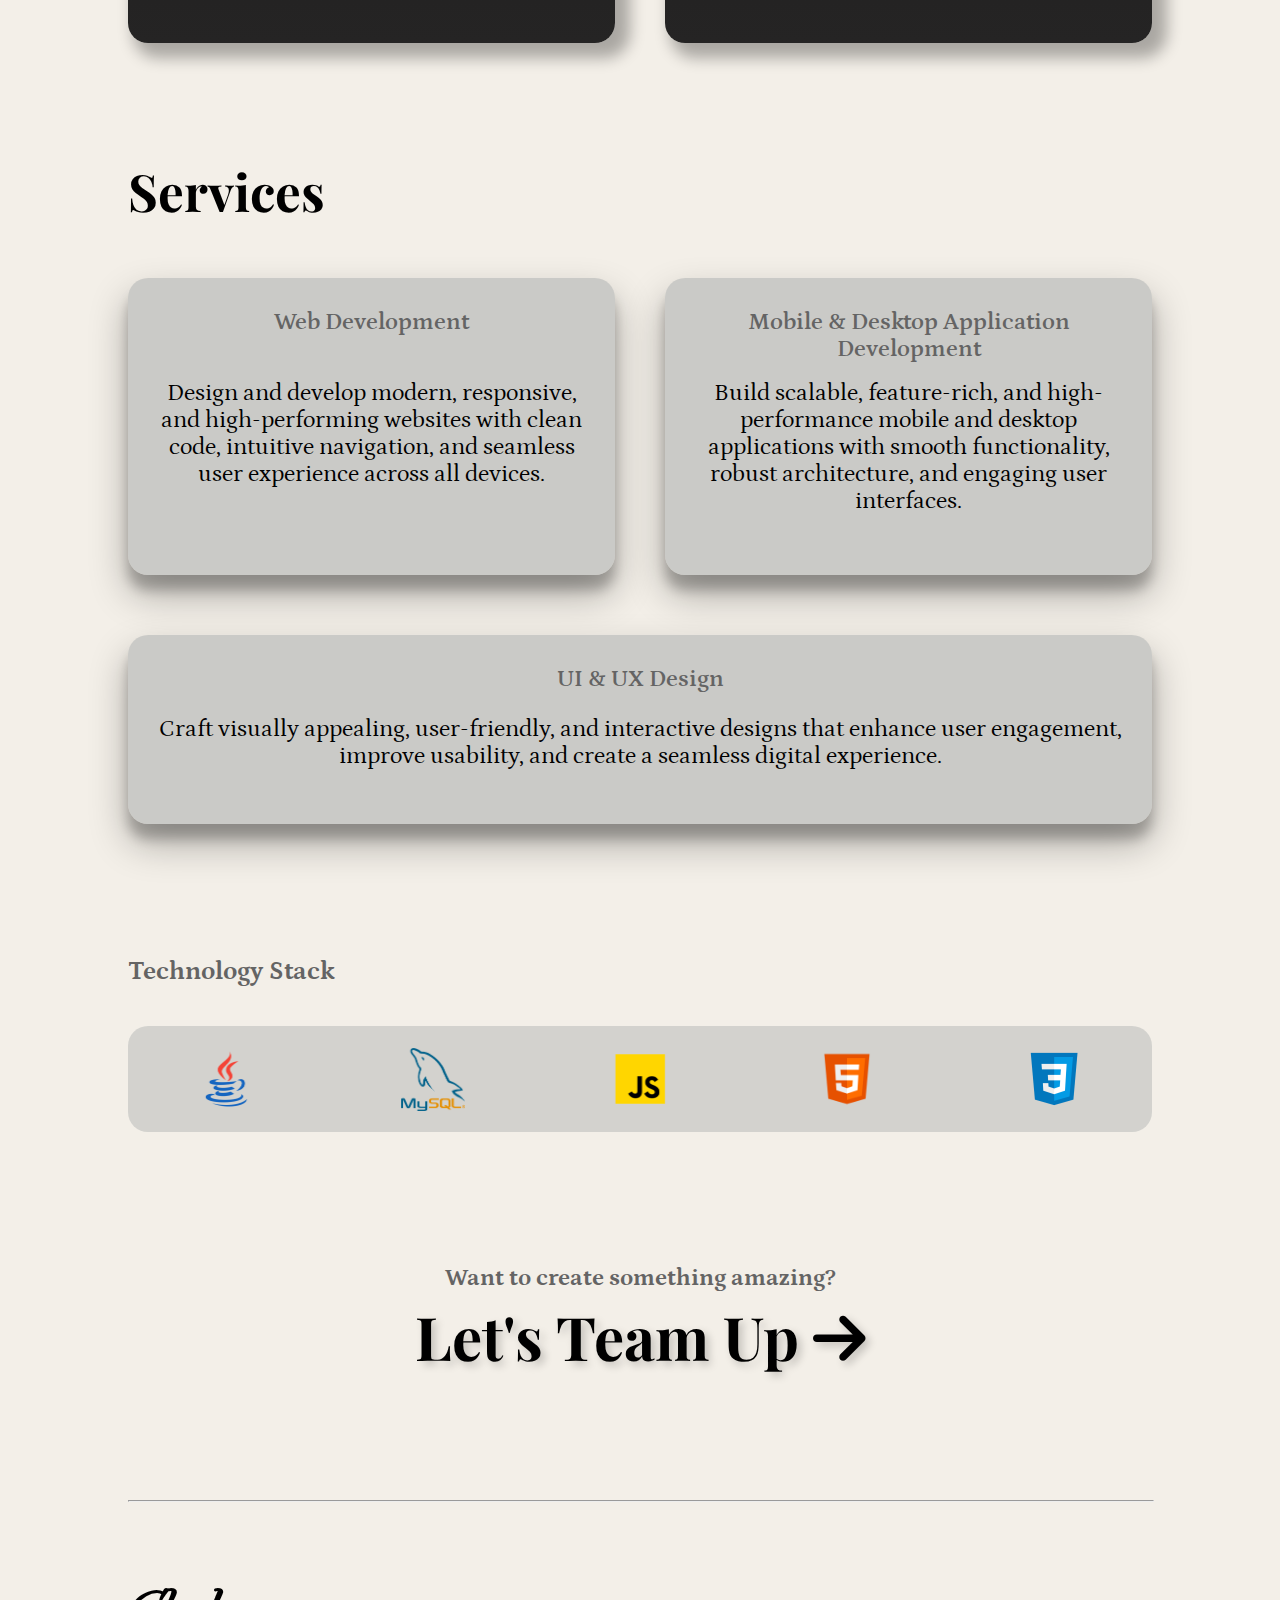
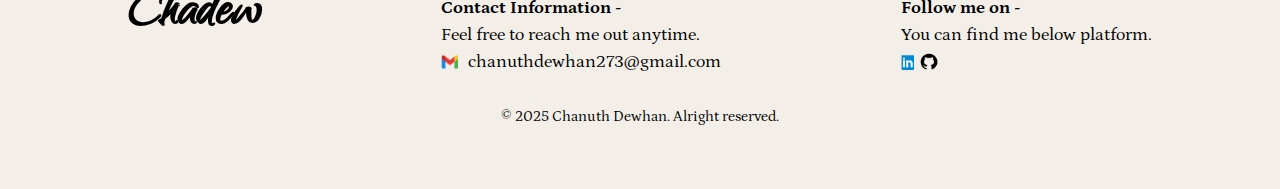
==== commit 153f301d: "Create menu-page.html for Hamburger Icon Navigation" ====
--- a/index.html
+++ b/index.html
@@ -19,8 +19,8 @@
       rel="stylesheet"
     />
 
+    <link rel="stylesheet" href="/styles/style.css" />
     <link rel="stylesheet" href="/styles/index.css" />
-    <link rel="stylesheet" href="/styles/style.css" />
   </head>
   <body>
     <header>
@@ -34,19 +34,9 @@
         </ul>
       </nav>
 
-      <span id="burger-icon">
+      <button onclick="openMenuPage()" id="burger-icon">
         <i class="fa-solid fa-bars"></i>
-      </span>
-
-      <!-- <nav id="menu-panel">
-        <button type="submit" id="close-btn">
-          <i class="fa-solid fa-xmark"></i>
-        </button>
-        <a href="">Home</a>
-        <a href="">About</a>
-        <a href="">Service</a>
-        <a href="">Contact Us</a>
-      </nav> -->
+      </button>
     </header>
     <a href="/contact-page.html" id="contact-link">
       <i class="fa-regular fa-envelope"></i>
@@ -97,7 +87,7 @@
         </div>
       </section>
 
-      <section id="sevice-section">
+      <section id="service-section">
         <h2>Services</h2>
 
         <div class="container">
@@ -193,5 +183,11 @@
         >&copy; 2025 Chanuth Dewhan. Alright reserved.</span
       >
     </footer>
+
+    <script>
+      function openMenuPage() {
+        window.location.href = "/menu-page.html";
+      }
+    </script>
   </body>
 </html>
--- a/styles/style.css
+++ b/styles/style.css
@@ -36,6 +36,30 @@
   font-size: clamp(30px, 4vw, 60px);
 }
 
+.logo {
+  font-family: "Qwigley", cursive;
+  font-weight: bold;
+  font-size: 4rem;
+  transition: opacity 1s ease-in-out;
+}
+
+.logo:hover {
+  opacity: 0.5;
+}
+
+header > button {
+  background-color: transparent;
+  font-size: 42px;
+  border: none;
+}
+
+#burger-icon {
+  position: relative;
+  top: 0;
+  right: 3%;
+  display: none;
+}
+
 a {
   color: black;
   text-decoration: none;
@@ -48,28 +72,10 @@
   padding: 0;
 }
 
-.logo {
-  font-family: "Qwigley", cursive;
-  font-weight: bold;
-  font-size: 5rem;
-  transition: opacity 1s ease-in-out;
-}
-
-.logo:hover {
-  opacity: 0.5;
-}
-
 nav ul li {
   margin-left: clamp(30px, 6vw, 120px);
   display: inline;
   font-family: "Petrona", serif;
-}
-
-.container {
-  width: 100%;
-  height: 90%;
-  display: grid;
-  column-gap: clamp(30px, 5vw, 50px);
 }
 
 #nav-links a:hover {
@@ -156,7 +162,7 @@
 
 .profiles {
   display: flex;
-  justify-content: center;
+  justify-content: flex-start;
   align-items: center;
 }
 
@@ -198,3 +204,36 @@
 #contact-link:hover {
   scale: 1.1;
 }
+
+@media screen and (max-width: 1024px) {
+  footer > div a:nth-child(1) {
+    order: 3;
+    width: 100%;
+  }
+
+  footer > div ul:nth-child(2) {
+    order: 1;
+  }
+
+  footer > div ul:nth-child(3) {
+    order: 2;
+  }
+
+  footer > div {
+    flex-wrap: wrap;
+  }
+
+  #nav-links {
+    display: none;
+  }
+
+  #burger-icon {
+    display: block;
+  }
+}
+
+@media screen and (max-width: 768px) {
+  footer > div ul:nth-child(2) {
+    width: 100%;
+  }
+}
--- a/styles/index.css
+++ b/styles/index.css
@@ -1,7 +1,7 @@
-body {
+/* body {
   margin: 0;
   overflow-x: hidden;
-  /* background-color: rgb(238, 231, 219); */
+  background-color: rgb(238, 231, 219);
   font-family: "Petrona", serif;
   font-size: clamp(18px, 3vw, 24px);
 
@@ -73,7 +73,7 @@
 #nav-links a:hover {
   font-weight: bold;
   transform: scale(1.5);
-}
+} */
 
 #hero-section {
   display: flex;
@@ -148,6 +148,13 @@
 #project-section {
   align-items: flex-start;
   justify-content: center;
+}
+
+.container {
+  width: 100%;
+  height: 90%;
+  display: grid;
+  column-gap: clamp(30px, 5vw, 50px);
 }
 
 #project-section .container {
@@ -186,7 +193,7 @@
   margin-bottom: clamp(10px, 5vh, 60px);
 }
 
-#sevice-section .container {
+#service-section .container {
   grid-template-columns: repeat(3, 1fr);
   column-gap: clamp(30px, 5vw, 50px);
 }
@@ -231,12 +238,12 @@
 }
 
 @media screen and (max-width: 1350px) {
-  #sevice-section .container {
+  #service-section .container {
     grid-template-columns: repeat(2, 1fr);
     row-gap: clamp(30px, 5vw, 50px);
   }
 
-  #sevice-section .container div:last-child {
+  #service-section .container div:last-child {
     grid-column: 1 / 3;
     justify-self: center;
   }
@@ -274,9 +281,14 @@
     row-gap: clamp(30px, 5vw, 50px);
   }
 
-  #sevice-section .container {
+  #service-section .container {
     grid-template-columns: repeat(1, 1fr);
     row-gap: clamp(30px, 5vw, 50px);
+  }
+
+  #service-section .container div:last-child {
+    grid-column: 1 / 1;
+    justify-self: center;
   }
 
   #technology-section div {
